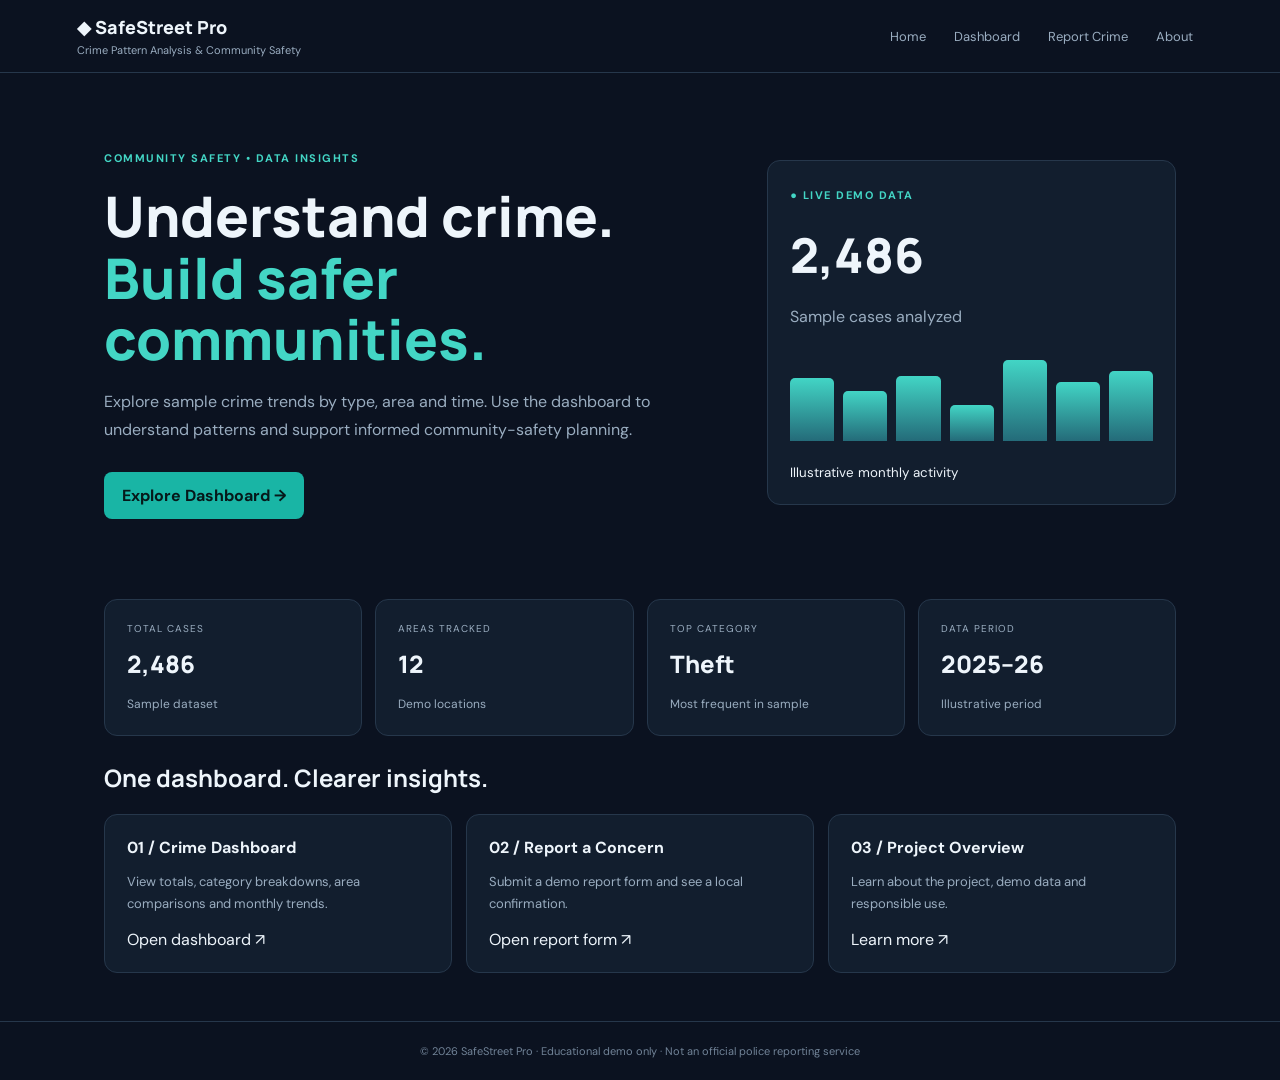
==== index.html @ b4317f7a "Add files via upload" ====
<!doctype html><html lang="en"><head><meta charset="utf-8"><meta name="viewport" content="width=device-width,initial-scale=1"><title>SafeStreet Pro</title><link rel="stylesheet" href="style.css"></head><body><header><div class="brand">◆ SafeStreet Pro <small>Crime Pattern Analysis & Community Safety</small></div><nav><a href="index.html">Home</a><a href="dashboard.html">Dashboard</a><a href="report.html">Report Crime</a><a href="about.html">About</a></nav></header><main><section class="hero"><div><label>COMMUNITY SAFETY • DATA INSIGHTS</label><h1>Understand crime.<br><em>Build safer communities.</em></h1><p>Explore sample crime trends by type, area and time. Use the dashboard to understand patterns and support informed community-safety planning.</p><a class="button" href="dashboard.html">Explore Dashboard →</a></div><aside><label>● LIVE DEMO DATA</label><h2>2,486</h2><p>Sample cases analyzed</p><div class="bars"><i></i><i></i><i></i><i></i><i></i><i></i><i></i></div><small>Illustrative monthly activity</small></aside></section><section class="stats"><article><small>TOTAL CASES</small><b>2,486</b><span>Sample dataset</span></article><article><small>AREAS TRACKED</small><b>12</b><span>Demo locations</span></article><article><small>TOP CATEGORY</small><b>Theft</b><span>Most frequent in sample</span></article><article><small>DATA PERIOD</small><b>2025–26</b><span>Illustrative period</span></article></section><section><h2>One dashboard. Clearer insights.</h2><div class="tiles"><a href="dashboard.html"><b>01 / Crime Dashboard</b><p>View totals, category breakdowns, area comparisons and monthly trends.</p>Open dashboard ↗</a><a href="report.html"><b>02 / Report a Concern</b><p>Submit a demo report form and see a local confirmation.</p>Open report form ↗</a><a href="about.html"><b>03 / Project Overview</b><p>Learn about the project, demo data and responsible use.</p>Learn more ↗</a></div></section></main><footer>© 2026 SafeStreet Pro · Educational demo only · Not an official police reporting service</footer></body></html>
---- style.css ----
@import url('https://fonts.googleapis.com/css2?family=DM+Sans:wght@400;500;700&family=Manrope:wght@600;700;800&display=swap');:root{--bg:#0b1220;--panel:#121e2e;--line:#26374b;--text:#eef5fb;--muted:#9aadc0;--teal:#19b5a5}*{box-sizing:border-box}body{margin:0;background:var(--bg);color:var(--text);font-family:'DM Sans',sans-serif}a{color:inherit;text-decoration:none}header{padding:15px 6%;display:flex;justify-content:space-between;align-items:center;gap:18px;border-bottom:1px solid var(--line)}.brand{font:800 18px Manrope}.brand small{display:block;color:var(--muted);font:11px 'DM Sans';margin-top:4px}nav{display:flex;gap:8px;flex-wrap:wrap}nav a{padding:10px;color:var(--muted);border-radius:7px;font-size:13px}nav a:hover{background:var(--panel);color:white}main{max-width:1120px;margin:auto;padding:48px 24px}label{color:#43d6c5;font-size:11px;font-weight:700;letter-spacing:1.5px}.hero{display:grid;grid-template-columns:1.2fr .8fr;gap:50px;align-items:center;padding:25px 0 55px}.hero h1,h1{font:800 clamp(36px,5vw,56px)/1.1 Manrope;margin:18px 0}.hero em{color:#43d6c5;font-style:normal}p{color:var(--muted);line-height:1.75}.button,button{display:inline-block;background:var(--teal);color:#06191a;border:0;border-radius:8px;padding:13px 18px;font-weight:700;cursor:pointer;margin-top:12px}.hero aside,.panel,.stats article,.tiles a{background:var(--panel);border:1px solid var(--line);border-radius:13px;padding:22px}.hero aside h2{font:800 48px Manrope;margin:18px 0 0}.bars{height:90px;display:flex;align-items:end;gap:9px;margin:20px 0}.bars i{flex:1;height:var(--h,70%);background:linear-gradient(#42d5c5,#246b79);border-radius:5px 5px 0 0}.bars i:nth-child(2){height:55%}.bars i:nth-child(3){height:72%}.bars i:nth-child(4){height:40%}.bars i:nth-child(5){height:90%}.bars i:nth-child(6){height:65%}.bars i:nth-child(7){height:78%}.stats{display:grid;grid-template-columns:repeat(4,1fr);gap:13px;margin:25px 0}.stats small{display:block;color:var(--muted);font-size:10px;letter-spacing:1px}.stats b{display:block;font:800 24px Manrope;margin:12px 0}.stats span{color:var(--muted);font-size:12px}.tiles{display:grid;grid-template-columns:repeat(3,1fr);gap:14px}.tiles p{font-size:13px}.tiles a:hover{border-color:var(--teal)}h2,h3{font-family:Manrope}.filters{display:flex;gap:14px;align-items:end;margin:24px 0}.filters label,form label{display:grid;gap:8px;flex:1;color:var(--muted)}select,input,textarea{background:#0d1827;color:white;border:1px solid var(--line);border-radius:8px;padding:12px;font:inherit}.charts{display:grid;grid-template-columns:1fr 1fr;gap:15px}.wide{grid-column:1/-1}.panel canvas{max-height:270px}.notice{background:#2a2519;border:1px solid #66512b;color:#e9ca86;padding:14px;border-radius:9px;font-size:12px}.formpage{max-width:760px;min-height:72vh}.formpage form{display:grid;gap:15px;margin:25px 0}.formpage .panel{margin:18px 0}.formpage li{color:var(--muted);padding:5px}footer{text-align:center;border-top:1px solid var(--line);padding:22px;color:#718397;font-size:11px}@media(max-width:760px){header{align-items:flex-start;flex-direction:column}.hero{grid-template-columns:1fr}.stats{grid-template-columns:1fr 1fr}.tiles,.charts{grid-template-columns:1fr}.wide{grid-column:auto}.filters{flex-wrap:wrap}main{padding:32px 18px}}
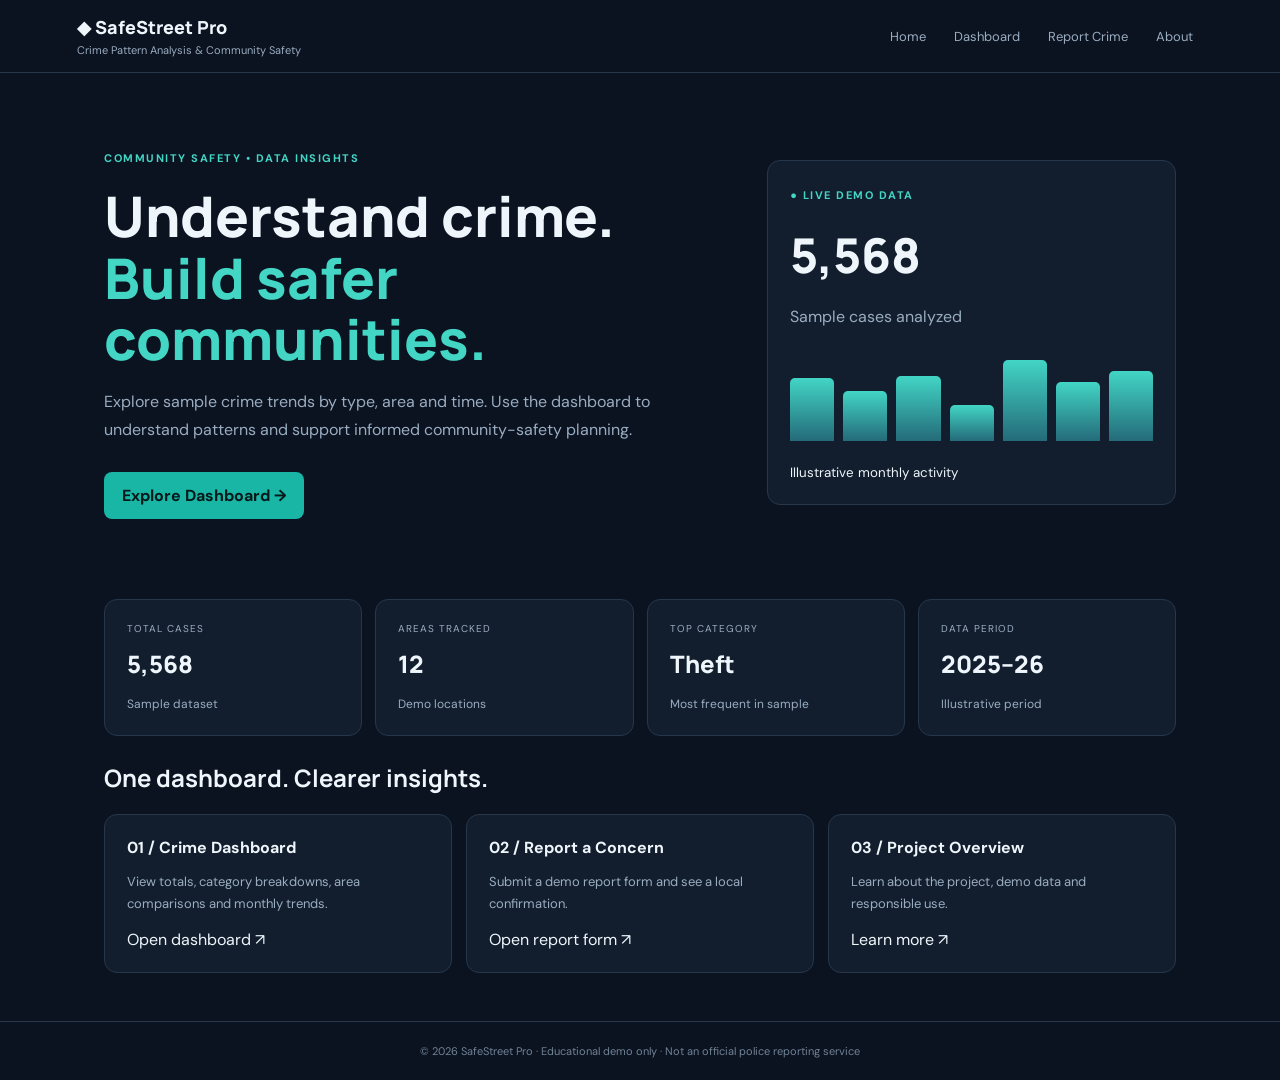
==== commit 9702968d: "Update sample crime data in index.html Updated live demo data statistics and adjusted sample cases a" ====
--- a/index.html
+++ b/index.html
@@ -1 +1 @@
-<!doctype html><html lang="en"><head><meta charset="utf-8"><meta name="viewport" content="width=device-width,initial-scale=1"><title>SafeStreet Pro</title><link rel="stylesheet" href="style.css"></head><body><header><div class="brand">◆ SafeStreet Pro <small>Crime Pattern Analysis & Community Safety</small></div><nav><a href="index.html">Home</a><a href="dashboard.html">Dashboard</a><a href="report.html">Report Crime</a><a href="about.html">About</a></nav></header><main><section class="hero"><div><label>COMMUNITY SAFETY • DATA INSIGHTS</label><h1>Understand crime.<br><em>Build safer communities.</em></h1><p>Explore sample crime trends by type, area and time. Use the dashboard to understand patterns and support informed community-safety planning.</p><a class="button" href="dashboard.html">Explore Dashboard →</a></div><aside><label>● LIVE DEMO DATA</label><h2>2,486</h2><p>Sample cases analyzed</p><div class="bars"><i></i><i></i><i></i><i></i><i></i><i></i><i></i></div><small>Illustrative monthly activity</small></aside></section><section class="stats"><article><small>TOTAL CASES</small><b>2,486</b><span>Sample dataset</span></article><article><small>AREAS TRACKED</small><b>12</b><span>Demo locations</span></article><article><small>TOP CATEGORY</small><b>Theft</b><span>Most frequent in sample</span></article><article><small>DATA PERIOD</small><b>2025–26</b><span>Illustrative period</span></article></section><section><h2>One dashboard. Clearer insights.</h2><div class="tiles"><a href="dashboard.html"><b>01 / Crime Dashboard</b><p>View totals, category breakdowns, area comparisons and monthly trends.</p>Open dashboard ↗</a><a href="report.html"><b>02 / Report a Concern</b><p>Submit a demo report form and see a local confirmation.</p>Open report form ↗</a><a href="about.html"><b>03 / Project Overview</b><p>Learn about the project, demo data and responsible use.</p>Learn more ↗</a></div></section></main><footer>© 2026 SafeStreet Pro · Educational demo only · Not an official police reporting service</footer></body></html>
+<!doctype html><html lang="en"><head><meta charset="utf-8"><meta name="viewport" content="width=device-width,initial-scale=1"><title>SafeStreet Pro</title><link rel="stylesheet" href="style.css"></head><body><header><div class="brand">◆ SafeStreet Pro <small>Crime Pattern Analysis & Community Safety</small></div><nav><a href="index.html">Home</a><a href="dashboard.html">Dashboard</a><a href="report.html">Report Crime</a><a href="about.html">About</a></nav></header><main><section class="hero"><div><label>COMMUNITY SAFETY • DATA INSIGHTS</label><h1>Understand crime.<br><em>Build safer communities.</em></h1><p>Explore sample crime trends by type, area and time. Use the dashboard to understand patterns and support informed community-safety planning.</p><a class="button" href="dashboard.html">Explore Dashboard →</a></div><aside><label>● LIVE DEMO DATA</label><h2>5,568</h2><p>Sample cases analyzed</p><div class="bars"><i></i><i></i><i></i><i></i><i></i><i></i><i></i></div><small>Illustrative monthly activity</small></aside></section><section class="stats"><article><small>TOTAL CASES</small><b>5,568</b><span>Sample dataset</span></article><article><small>AREAS TRACKED</small><b>12</b><span>Demo locations</span></article><article><small>TOP CATEGORY</small><b>Theft</b><span>Most frequent in sample</span></article><article><small>DATA PERIOD</small><b>2025–26</b><span>Illustrative period</span></article></section><section><h2>One dashboard. Clearer insights.</h2><div class="tiles"><a href="dashboard.html"><b>01 / Crime Dashboard</b><p>View totals, category breakdowns, area comparisons and monthly trends.</p>Open dashboard ↗</a><a href="report.html"><b>02 / Report a Concern</b><p>Submit a demo report form and see a local confirmation.</p>Open report form ↗</a><a href="about.html"><b>03 / Project Overview</b><p>Learn about the project, demo data and responsible use.</p>Learn more ↗</a></div></section></main><footer>© 2026 SafeStreet Pro · Educational demo only · Not an official police reporting service</footer></body></html>
